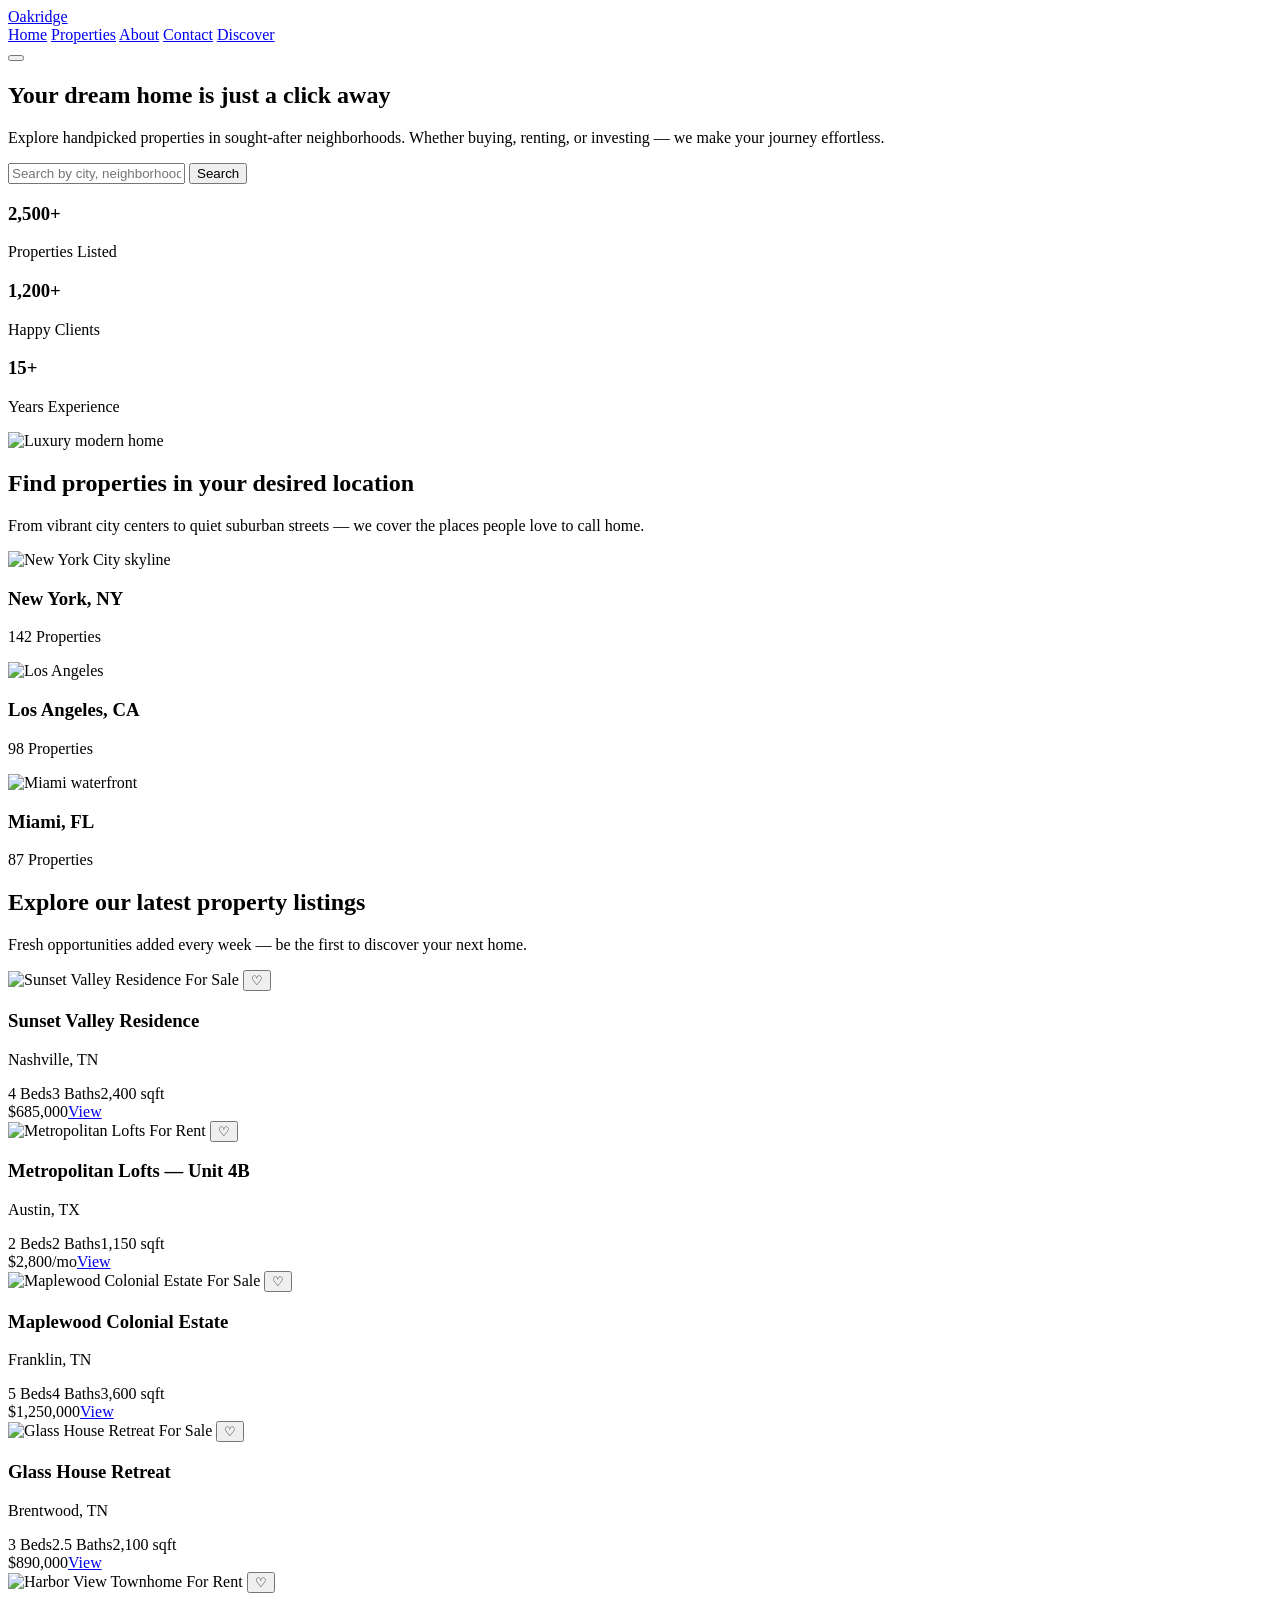
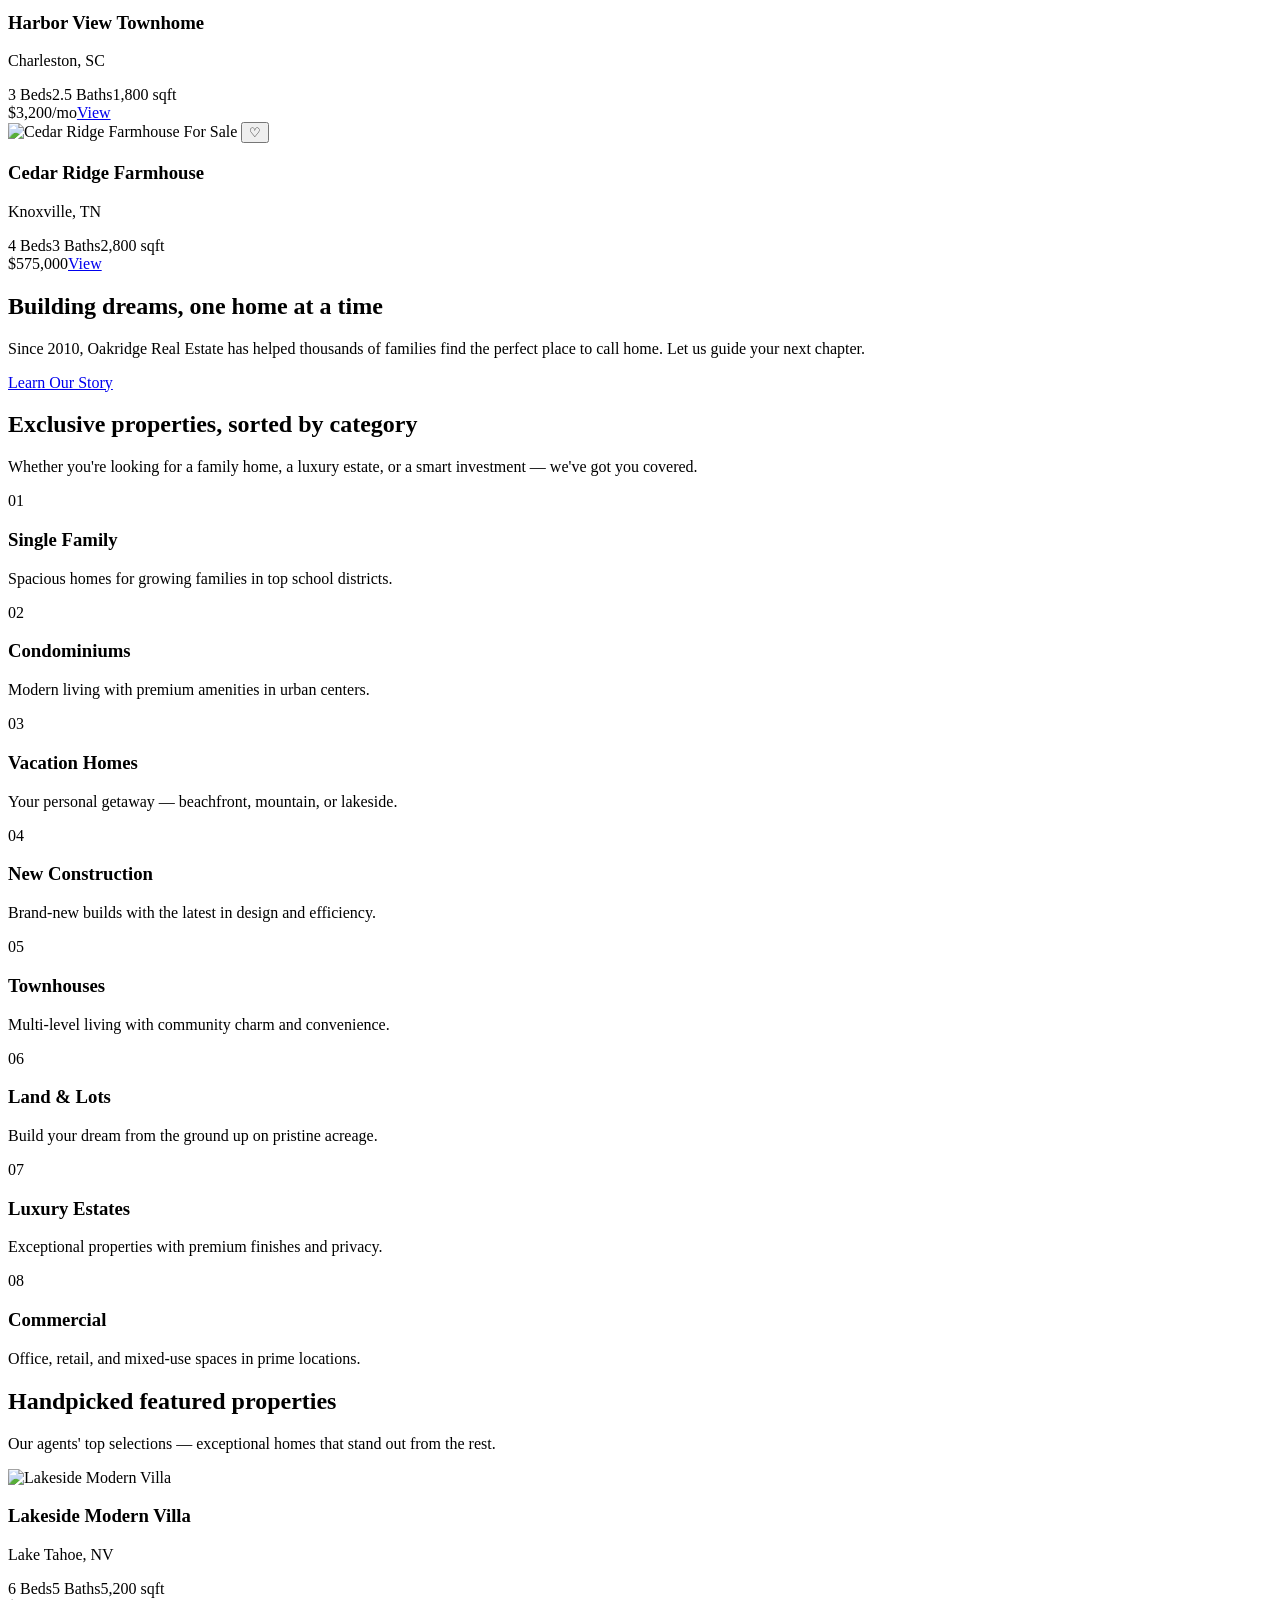
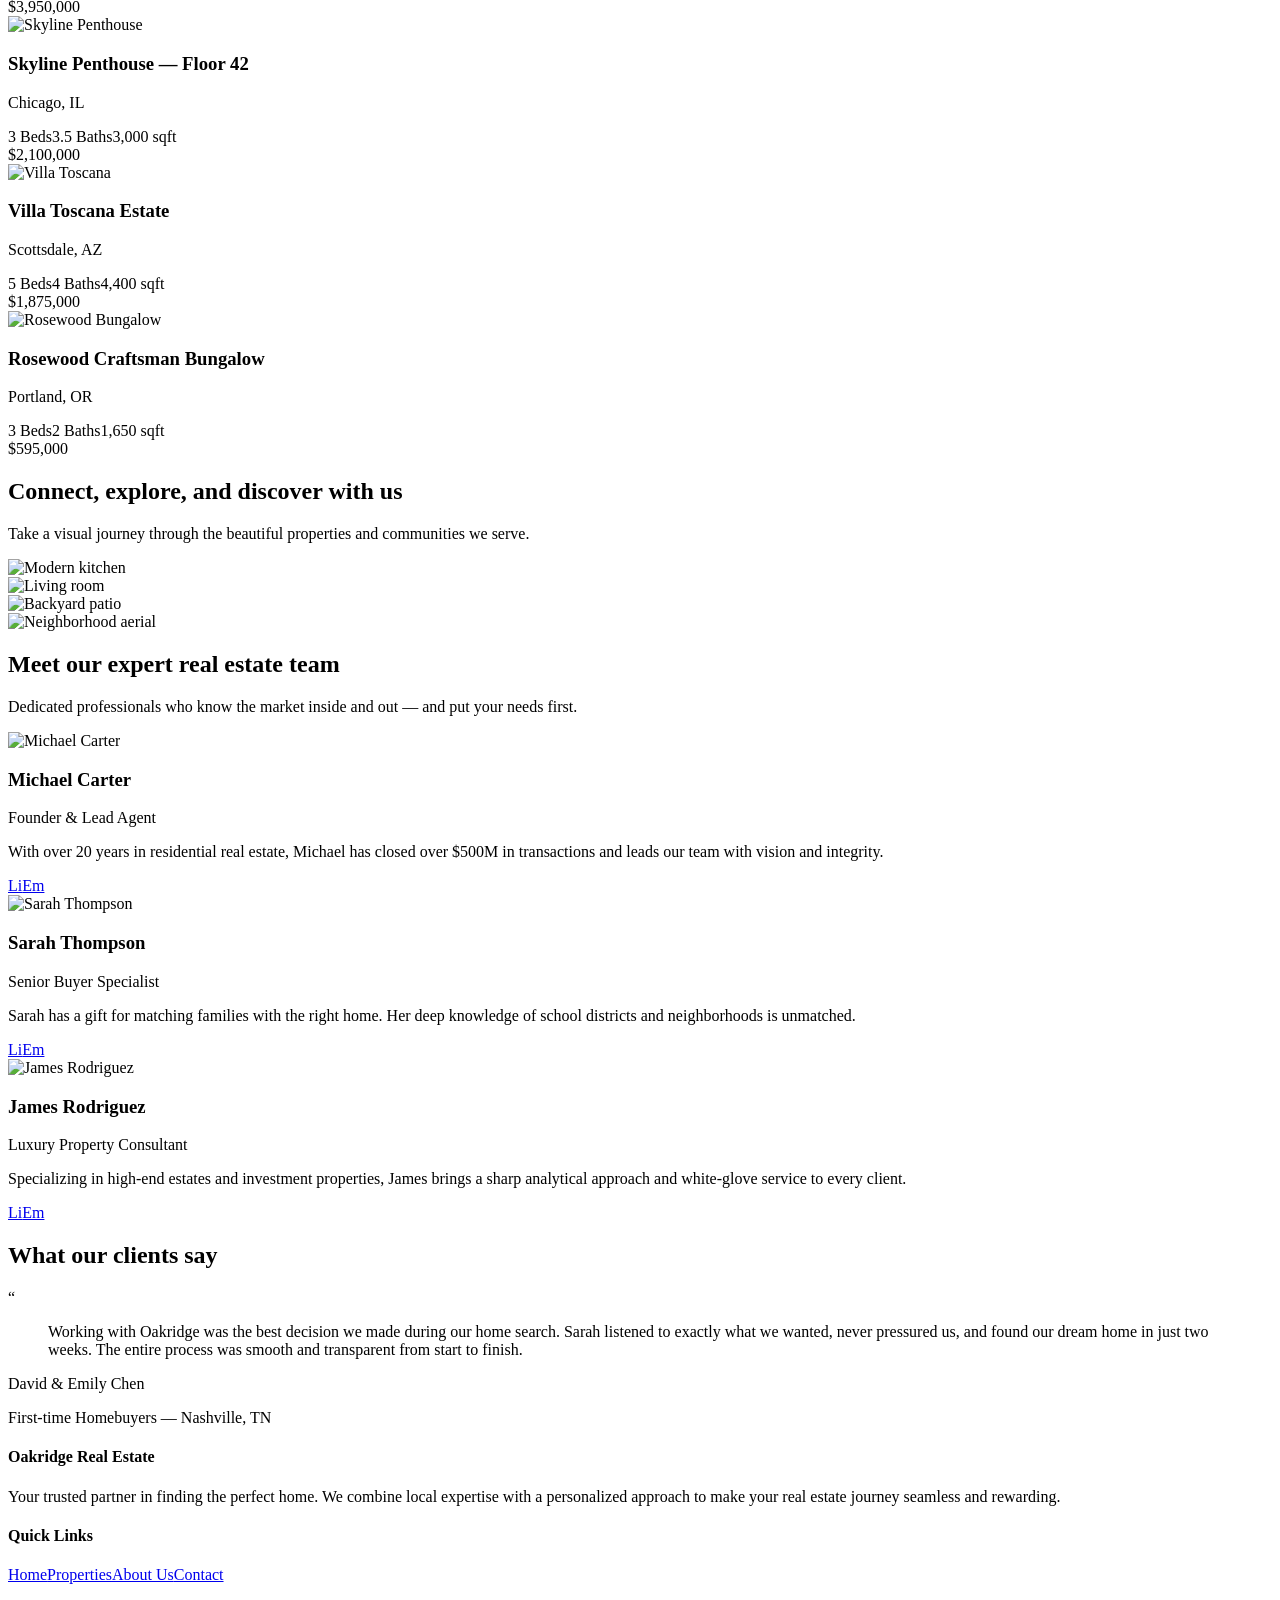
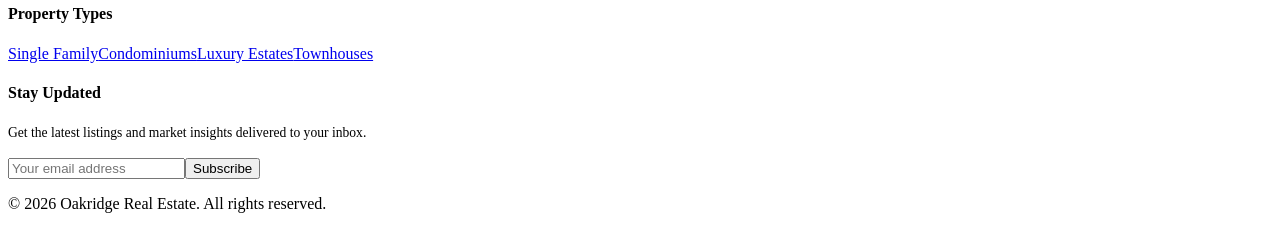
==== index.html @ d6045a44 "Add contact, index, and properties pages for Oakridge Real Estate website" ====
<!DOCTYPE html>
<html lang="en">

<head>
    <meta charset="UTF-8">
    <meta name="viewport" content="width=device-width, initial-scale=1.0">
    <title>Oakridge Real Estate — Find Your Dream Home</title>
    <meta name="description"
        content="Oakridge Real Estate helps you find the perfect home. Browse exclusive property listings, connect with expert agents, and discover your dream neighborhood.">
    <link rel="stylesheet" href="css/style.css">
</head>

<body>

    <!-- NAV -->
    <header class="navbar">
        <div class="container">
            <a href="index.html" class="logo">
                <span class="logo-mark"></span> Oakridge
            </a>
            <nav class="nav-links">
                <a href="index.html" class="active">Home</a>
                <a href="properties.html">Properties</a>
                <a href="about.html">About</a>
                <a href="contact.html">Contact</a>
                <a href="properties.html" class="btn btn-accent btn-sm">Discover</a>
            </nav>
            <button class="hamburger" aria-label="Menu">
                <span></span><span></span><span></span>
            </button>
        </div>
    </header>
    <div class="mobile-overlay"></div>

    <!-- HERO -->
    <section class="hero">
        <div class="container">
            <div class="hero-content fade-up">
                <h1>Your dream home is just a click away</h1>
                <p>Explore handpicked properties in sought-after neighborhoods. Whether buying, renting, or investing —
                    we make your journey effortless.</p>
                <div class="hero-search">
                    <input type="text" placeholder="Search by city, neighborhood, or ZIP code…">
                    <button class="btn btn-accent" onclick="location.href='properties.html'">Search</button>
                </div>
                <div class="hero-stats">
                    <div class="stat">
                        <h3>2,500+</h3>
                        <p>Properties Listed</p>
                    </div>
                    <div class="stat">
                        <h3>1,200+</h3>
                        <p>Happy Clients</p>
                    </div>
                    <div class="stat">
                        <h3>15+</h3>
                        <p>Years Experience</p>
                    </div>
                </div>
            </div>
            <div class="hero-image fade-up">
                <img src="https://images.unsplash.com/photo-1600596542815-ffad4c1539a9?w=800&q=80"
                    alt="Luxury modern home">
            </div>
        </div>
    </section>

    <!-- LOCATIONS -->
    <section class="locations">
        <div class="container">
            <div class="section-header center fade-up">
                <h2 class="section-title">Find properties in your desired location</h2>
                <p class="section-subtitle">From vibrant city centers to quiet suburban streets — we cover the places
                    people love to call home.</p>
            </div>
            <div class="locations-grid">
                <div class="location-card fade-up" onclick="location.href='properties.html'">
                    <img src="https://images.unsplash.com/photo-1496442226666-8d4d0e62e6e9?w=600&q=80"
                        alt="New York City skyline">
                    <div class="card-label">
                        <h3>New York, NY</h3>
                        <p>142 Properties</p>
                    </div>
                </div>
                <div class="location-card fade-up" onclick="location.href='properties.html'">
                    <img src="https://images.unsplash.com/photo-1580655653885-65763b2597d0?w=600&q=80"
                        alt="Los Angeles">
                    <div class="card-label">
                        <h3>Los Angeles, CA</h3>
                        <p>98 Properties</p>
                    </div>
                </div>
                <div class="location-card fade-up" onclick="location.href='properties.html'">
                    <img src="https://images.unsplash.com/photo-1535498730771-e735b998cd64?w=600&q=80"
                        alt="Miami waterfront">
                    <div class="card-label">
                        <h3>Miami, FL</h3>
                        <p>87 Properties</p>
                    </div>
                </div>
            </div>
        </div>
    </section>

    <!-- LATEST LISTINGS -->
    <section class="listings">
        <div class="container">
            <div class="section-header center fade-up">
                <h2 class="section-title">Explore our latest property listings</h2>
                <p class="section-subtitle">Fresh opportunities added every week — be the first to discover your next
                    home.</p>
            </div>
            <div class="card-grid">
                <div class="property-card fade-up" data-type="sale" data-location="nashville"
                    onclick="location.href='properties.html'">
                    <div class="card-img">
                        <img src="https://images.unsplash.com/photo-1600585154340-be6161a56a0c?w=600&q=80"
                            alt="Sunset Valley Residence">
                        <span class="tag">For Sale</span>
                        <button class="fav-btn" aria-label="Favorite"><span class="fav-icon">&#9825;</span></button>
                    </div>
                    <div class="card-body">
                        <h3>Sunset Valley Residence</h3>
                        <p class="location">Nashville, TN</p>
                        <div class="features"><span>4 Beds</span><span>3 Baths</span><span>2,400 sqft</span></div>
                        <div class="price-row"><span class="price">$685,000</span><a href="properties.html"
                                class="btn btn-outline btn-sm">View</a></div>
                    </div>
                </div>
                <div class="property-card fade-up" data-type="rent" data-location="austin"
                    onclick="location.href='properties.html'">
                    <div class="card-img">
                        <img src="https://images.unsplash.com/photo-1600566753086-00f18f6b0050?w=600&q=80"
                            alt="Metropolitan Lofts">
                        <span class="tag rent">For Rent</span>
                        <button class="fav-btn" aria-label="Favorite"><span class="fav-icon">&#9825;</span></button>
                    </div>
                    <div class="card-body">
                        <h3>Metropolitan Lofts — Unit 4B</h3>
                        <p class="location">Austin, TX</p>
                        <div class="features"><span>2 Beds</span><span>2 Baths</span><span>1,150 sqft</span></div>
                        <div class="price-row"><span class="price">$2,800/mo</span><a href="properties.html"
                                class="btn btn-outline btn-sm">View</a></div>
                    </div>
                </div>
                <div class="property-card fade-up" data-type="sale" data-location="nashville"
                    onclick="location.href='properties.html'">
                    <div class="card-img">
                        <img src="https://images.unsplash.com/photo-1600585154526-990dced4db0d?w=600&q=80"
                            alt="Maplewood Colonial Estate">
                        <span class="tag">For Sale</span>
                        <button class="fav-btn" aria-label="Favorite"><span class="fav-icon">&#9825;</span></button>
                    </div>
                    <div class="card-body">
                        <h3>Maplewood Colonial Estate</h3>
                        <p class="location">Franklin, TN</p>
                        <div class="features"><span>5 Beds</span><span>4 Baths</span><span>3,600 sqft</span></div>
                        <div class="price-row"><span class="price">$1,250,000</span><a href="properties.html"
                                class="btn btn-outline btn-sm">View</a></div>
                    </div>
                </div>
                <div class="property-card fade-up" data-type="sale" data-location="nashville"
                    onclick="location.href='properties.html'">
                    <div class="card-img">
                        <img src="https://images.unsplash.com/photo-1600573472550-8090b5e0745e?w=600&q=80"
                            alt="Glass House Retreat">
                        <span class="tag">For Sale</span>
                        <button class="fav-btn" aria-label="Favorite"><span class="fav-icon">&#9825;</span></button>
                    </div>
                    <div class="card-body">
                        <h3>Glass House Retreat</h3>
                        <p class="location">Brentwood, TN</p>
                        <div class="features"><span>3 Beds</span><span>2.5 Baths</span><span>2,100 sqft</span></div>
                        <div class="price-row"><span class="price">$890,000</span><a href="properties.html"
                                class="btn btn-outline btn-sm">View</a></div>
                    </div>
                </div>
                <div class="property-card fade-up" data-type="rent" data-location="chicago"
                    onclick="location.href='properties.html'">
                    <div class="card-img">
                        <img src="https://images.unsplash.com/photo-1600047509807-ba8f99d2cdde?w=600&q=80"
                            alt="Harbor View Townhome">
                        <span class="tag rent">For Rent</span>
                        <button class="fav-btn" aria-label="Favorite"><span class="fav-icon">&#9825;</span></button>
                    </div>
                    <div class="card-body">
                        <h3>Harbor View Townhome</h3>
                        <p class="location">Charleston, SC</p>
                        <div class="features"><span>3 Beds</span><span>2.5 Baths</span><span>1,800 sqft</span></div>
                        <div class="price-row"><span class="price">$3,200/mo</span><a href="properties.html"
                                class="btn btn-outline btn-sm">View</a></div>
                    </div>
                </div>
                <div class="property-card fade-up" data-type="sale" data-location="nashville"
                    onclick="location.href='properties.html'">
                    <div class="card-img">
                        <img src="https://images.unsplash.com/photo-1600566753190-17f0baa2a6c3?w=600&q=80"
                            alt="Cedar Ridge Farmhouse">
                        <span class="tag">For Sale</span>
                        <button class="fav-btn" aria-label="Favorite"><span class="fav-icon">&#9825;</span></button>
                    </div>
                    <div class="card-body">
                        <h3>Cedar Ridge Farmhouse</h3>
                        <p class="location">Knoxville, TN</p>
                        <div class="features"><span>4 Beds</span><span>3 Baths</span><span>2,800 sqft</span></div>
                        <div class="price-row"><span class="price">$575,000</span><a href="properties.html"
                                class="btn btn-outline btn-sm">View</a></div>
                    </div>
                </div>
            </div>
        </div>
    </section>

    <!-- BANNER -->
    <section class="banner fade-up">
        <div class="container">
            <h2>Building dreams, one home at a time</h2>
            <p>Since 2010, Oakridge Real Estate has helped thousands of families find the perfect place to call home.
                Let us guide your next chapter.</p>
            <a href="about.html" class="btn btn-outline-light">Learn Our Story</a>
        </div>
    </section>

    <!-- CATEGORIES -->
    <section class="categories">
        <div class="container">
            <div class="section-header center fade-up">
                <h2 class="section-title">Exclusive properties, sorted by category</h2>
                <p class="section-subtitle">Whether you're looking for a family home, a luxury estate, or a smart
                    investment — we've got you covered.</p>
            </div>
            <div class="categories-grid">
                <div class="category-card fade-up" onclick="location.href='properties.html'"><span
                        class="cat-label">01</span>
                    <h3>Single Family</h3>
                    <p>Spacious homes for growing families in top school districts.</p>
                </div>
                <div class="category-card fade-up" onclick="location.href='properties.html'"><span
                        class="cat-label">02</span>
                    <h3>Condominiums</h3>
                    <p>Modern living with premium amenities in urban centers.</p>
                </div>
                <div class="category-card fade-up" onclick="location.href='properties.html'"><span
                        class="cat-label">03</span>
                    <h3>Vacation Homes</h3>
                    <p>Your personal getaway — beachfront, mountain, or lakeside.</p>
                </div>
                <div class="category-card fade-up" onclick="location.href='properties.html'"><span
                        class="cat-label">04</span>
                    <h3>New Construction</h3>
                    <p>Brand-new builds with the latest in design and efficiency.</p>
                </div>
                <div class="category-card fade-up" onclick="location.href='properties.html'"><span
                        class="cat-label">05</span>
                    <h3>Townhouses</h3>
                    <p>Multi-level living with community charm and convenience.</p>
                </div>
                <div class="category-card fade-up" onclick="location.href='properties.html'"><span
                        class="cat-label">06</span>
                    <h3>Land &amp; Lots</h3>
                    <p>Build your dream from the ground up on pristine acreage.</p>
                </div>
                <div class="category-card fade-up" onclick="location.href='properties.html'"><span
                        class="cat-label">07</span>
                    <h3>Luxury Estates</h3>
                    <p>Exceptional properties with premium finishes and privacy.</p>
                </div>
                <div class="category-card fade-up" onclick="location.href='properties.html'"><span
                        class="cat-label">08</span>
                    <h3>Commercial</h3>
                    <p>Office, retail, and mixed-use spaces in prime locations.</p>
                </div>
            </div>
        </div>
    </section>

    <!-- FEATURED -->
    <section class="featured">
        <div class="container">
            <div class="section-header center fade-up">
                <h2 class="section-title">Handpicked featured properties</h2>
                <p class="section-subtitle">Our agents' top selections — exceptional homes that stand out from the rest.
                </p>
            </div>
            <div class="featured-grid">
                <div class="featured-card fade-up" onclick="location.href='properties.html'">
                    <img src="https://images.unsplash.com/photo-1600585154084-4e5fe7c39198?w=500&q=80"
                        alt="Lakeside Modern Villa">
                    <div class="fc-body">
                        <h3>Lakeside Modern Villa</h3>
                        <p class="fc-location">Lake Tahoe, NV</p>
                        <div class="fc-features"><span>6 Beds</span><span>5 Baths</span><span>5,200 sqft</span></div>
                        <span class="fc-price">$3,950,000</span>
                    </div>
                </div>
                <div class="featured-card fade-up" onclick="location.href='properties.html'">
                    <img src="https://images.unsplash.com/photo-1600573472591-ee6b68d14c68?w=500&q=80"
                        alt="Skyline Penthouse">
                    <div class="fc-body">
                        <h3>Skyline Penthouse — Floor 42</h3>
                        <p class="fc-location">Chicago, IL</p>
                        <div class="fc-features"><span>3 Beds</span><span>3.5 Baths</span><span>3,000 sqft</span></div>
                        <span class="fc-price">$2,100,000</span>
                    </div>
                </div>
                <div class="featured-card fade-up" onclick="location.href='properties.html'">
                    <img src="https://images.unsplash.com/photo-1605276374104-dee2a0ed3cd6?w=500&q=80"
                        alt="Villa Toscana">
                    <div class="fc-body">
                        <h3>Villa Toscana Estate</h3>
                        <p class="fc-location">Scottsdale, AZ</p>
                        <div class="fc-features"><span>5 Beds</span><span>4 Baths</span><span>4,400 sqft</span></div>
                        <span class="fc-price">$1,875,000</span>
                    </div>
                </div>
                <div class="featured-card fade-up" onclick="location.href='properties.html'">
                    <img src="https://images.unsplash.com/photo-1600585153490-76fb20a32601?w=500&q=80"
                        alt="Rosewood Bungalow">
                    <div class="fc-body">
                        <h3>Rosewood Craftsman Bungalow</h3>
                        <p class="fc-location">Portland, OR</p>
                        <div class="fc-features"><span>3 Beds</span><span>2 Baths</span><span>1,650 sqft</span></div>
                        <span class="fc-price">$595,000</span>
                    </div>
                </div>
            </div>
        </div>
    </section>

    <!-- GALLERY -->
    <section class="gallery-section">
        <div class="container">
            <div class="section-header center fade-up">
                <h2 class="section-title">Connect, explore, and discover with us</h2>
                <p class="section-subtitle">Take a visual journey through the beautiful properties and communities we
                    serve.</p>
            </div>
            <div class="gallery-grid">
                <div class="g-item fade-up"><img
                        src="https://images.unsplash.com/photo-1600566752355-35792bedcfea?w=600&q=80"
                        alt="Modern kitchen"></div>
                <div class="g-item fade-up"><img
                        src="https://images.unsplash.com/photo-1600210492486-724fe5c67fb0?w=600&q=80" alt="Living room">
                </div>
                <div class="g-item fade-up"><img
                        src="https://images.unsplash.com/photo-1560185007-cde436f6a4d0?w=600&q=80" alt="Backyard patio">
                </div>
                <div class="g-item fade-up"><img
                        src="https://images.unsplash.com/photo-1600585154526-990dced4db0d?w=900&q=80"
                        alt="Neighborhood aerial"></div>
            </div>
        </div>
    </section>

    <!-- TEAM -->
    <section class="team">
        <div class="container">
            <div class="section-header center fade-up">
                <h2 class="section-title">Meet our expert real estate team</h2>
                <p class="section-subtitle">Dedicated professionals who know the market inside and out — and put your
                    needs first.</p>
            </div>
            <div class="team-grid">
                <div class="team-card fade-up">
                    <img src="https://images.unsplash.com/photo-1507003211169-0a1dd7228f2d?w=200&q=80"
                        alt="Michael Carter" class="avatar">
                    <h3>Michael Carter</h3>
                    <p class="role">Founder &amp; Lead Agent</p>
                    <p class="bio">With over 20 years in residential real estate, Michael has closed over $500M in
                        transactions and leads our team with vision and integrity.</p>
                    <div class="social-links"><a href="#">Li</a><a href="#">Em</a></div>
                </div>
                <div class="team-card fade-up">
                    <img src="https://images.unsplash.com/photo-1494790108377-be9c29b29330?w=200&q=80"
                        alt="Sarah Thompson" class="avatar">
                    <h3>Sarah Thompson</h3>
                    <p class="role">Senior Buyer Specialist</p>
                    <p class="bio">Sarah has a gift for matching families with the right home. Her deep knowledge of
                        school districts and neighborhoods is unmatched.</p>
                    <div class="social-links"><a href="#">Li</a><a href="#">Em</a></div>
                </div>
                <div class="team-card fade-up">
                    <img src="https://images.unsplash.com/photo-1472099645785-5658abf4ff4e?w=200&q=80"
                        alt="James Rodriguez" class="avatar">
                    <h3>James Rodriguez</h3>
                    <p class="role">Luxury Property Consultant</p>
                    <p class="bio">Specializing in high-end estates and investment properties, James brings a sharp
                        analytical approach and white-glove service to every client.</p>
                    <div class="social-links"><a href="#">Li</a><a href="#">Em</a></div>
                </div>
            </div>
        </div>
    </section>

    <!-- TESTIMONIALS -->
    <section class="testimonials">
        <div class="container">
            <div class="section-header center fade-up">
                <h2 class="section-title">What our clients say</h2>
            </div>
            <div class="testimonial-card fade-up">
                <div class="quote-mark">&ldquo;</div>
                <blockquote>Working with Oakridge was the best decision we made during our home search. Sarah listened
                    to exactly what we wanted, never pressured us, and found our dream home in just two weeks. The
                    entire process was smooth and transparent from start to finish.</blockquote>
                <p class="client-name">David &amp; Emily Chen</p>
                <p class="client-detail">First-time Homebuyers — Nashville, TN</p>
            </div>
        </div>
    </section>

    <!-- FOOTER -->
    <footer class="footer">
        <div class="container">
            <div class="footer-grid">
                <div class="footer-about">
                    <h4>Oakridge Real Estate</h4>
                    <p>Your trusted partner in finding the perfect home. We combine local expertise with a personalized
                        approach to make your real estate journey seamless and rewarding.</p>
                </div>
                <div class="footer-links">
                    <h4>Quick Links</h4><a href="index.html">Home</a><a href="properties.html">Properties</a><a
                        href="about.html">About Us</a><a href="contact.html">Contact</a>
                </div>
                <div class="footer-links">
                    <h4>Property Types</h4><a href="properties.html">Single Family</a><a
                        href="properties.html">Condominiums</a><a href="properties.html">Luxury Estates</a><a
                        href="properties.html">Townhouses</a>
                </div>
                <div class="footer-newsletter">
                    <h4>Stay Updated</h4>
                    <p style="font-size:0.85rem;margin-bottom:14px;line-height:1.5;">Get the latest listings and market
                        insights delivered to your inbox.</p>
                    <form class="newsletter-form"><input type="email" placeholder="Your email address" required><button
                            type="submit" class="btn">Subscribe</button></form>
                </div>
            </div>
            <div class="footer-bottom">
                <p>&copy; <span id="current-year">2026</span> Oakridge Real Estate. All rights reserved.</p>
            </div>
        </div>
    </footer>

    <script src="js/main.js"></script>
</body>

</html>
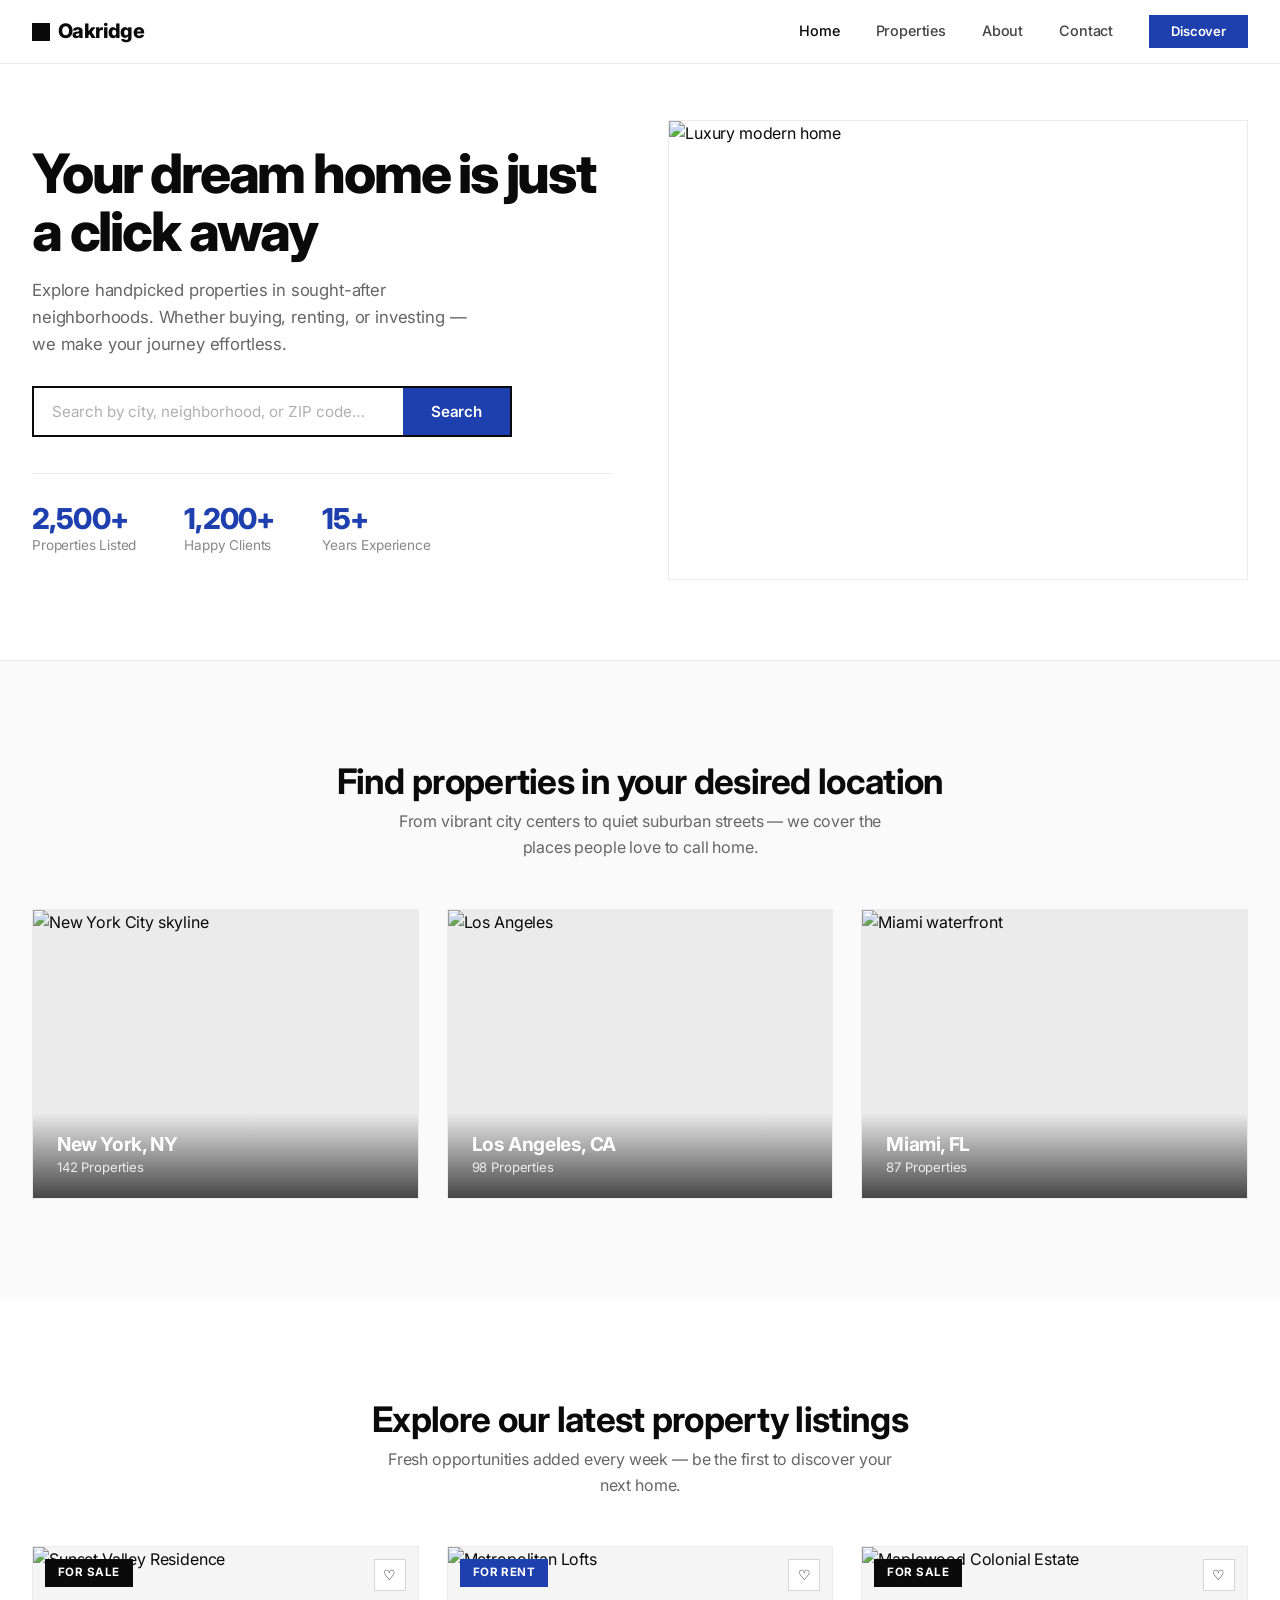
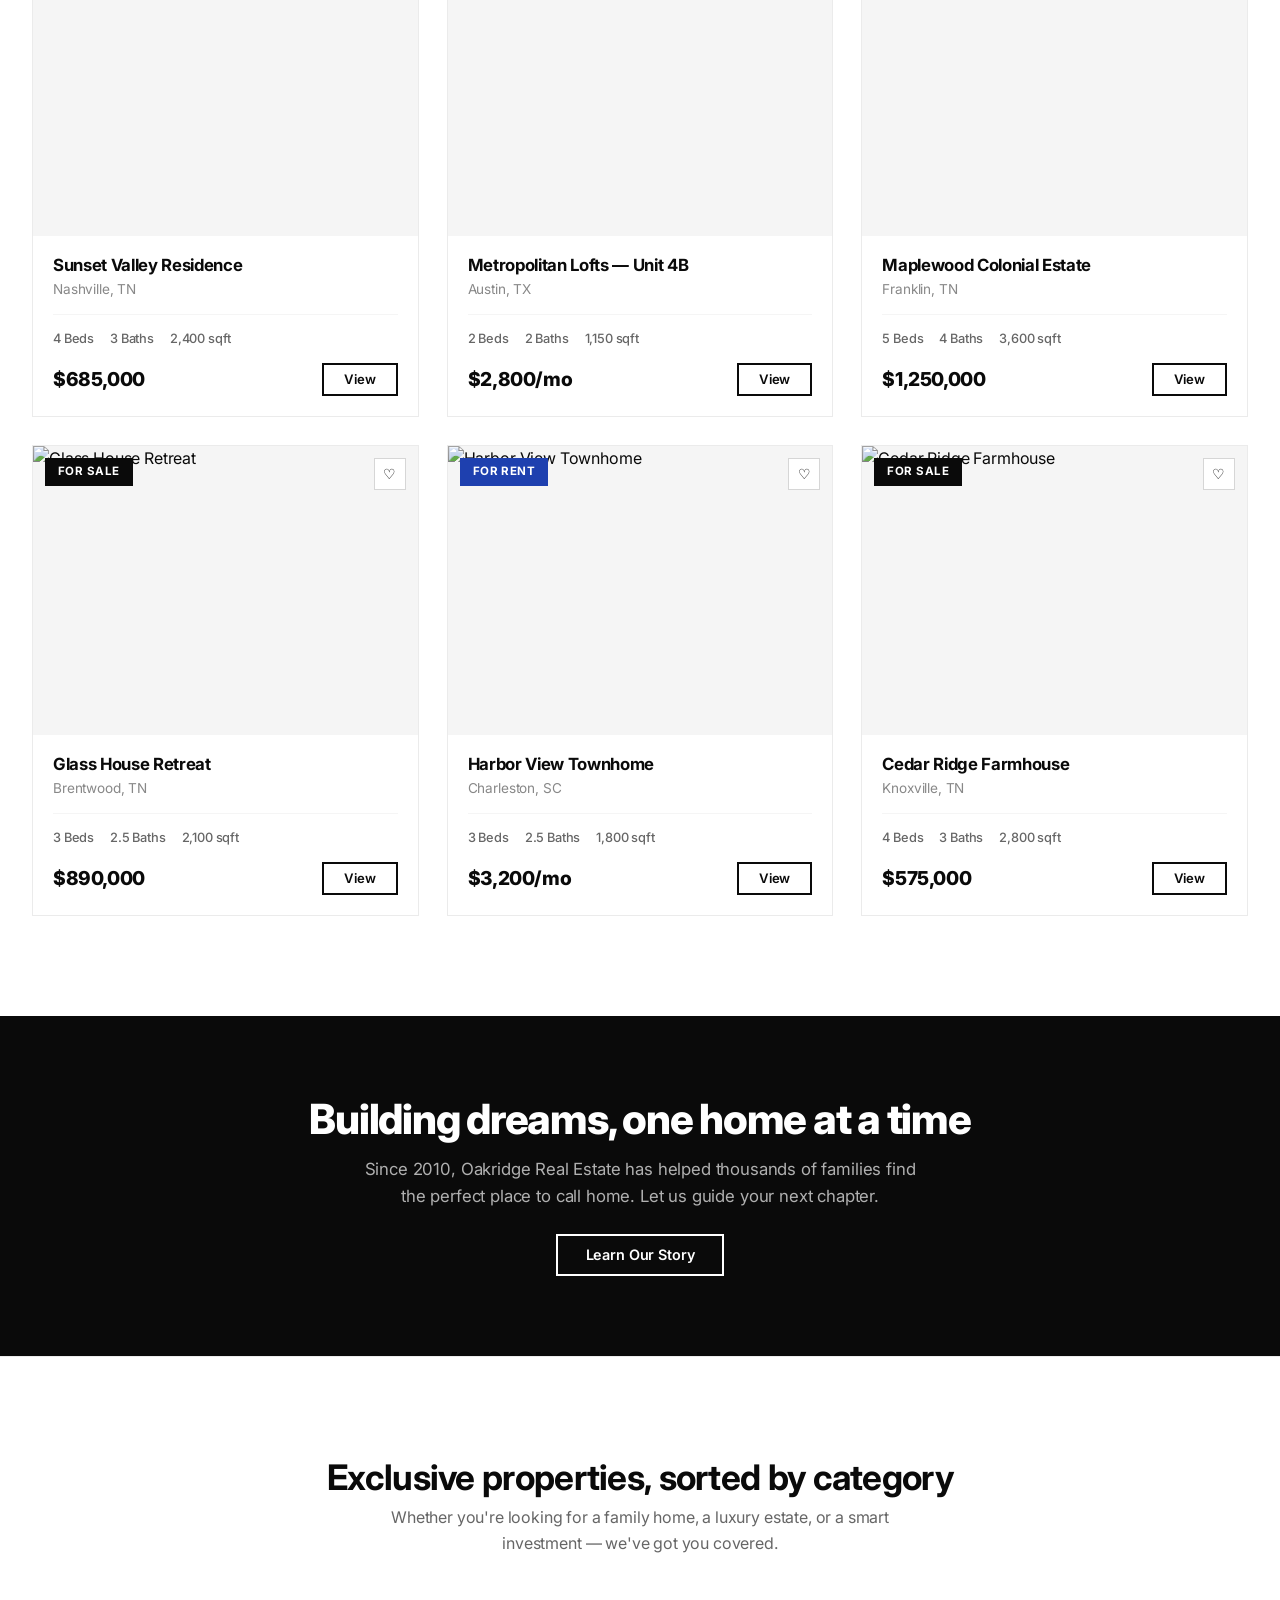
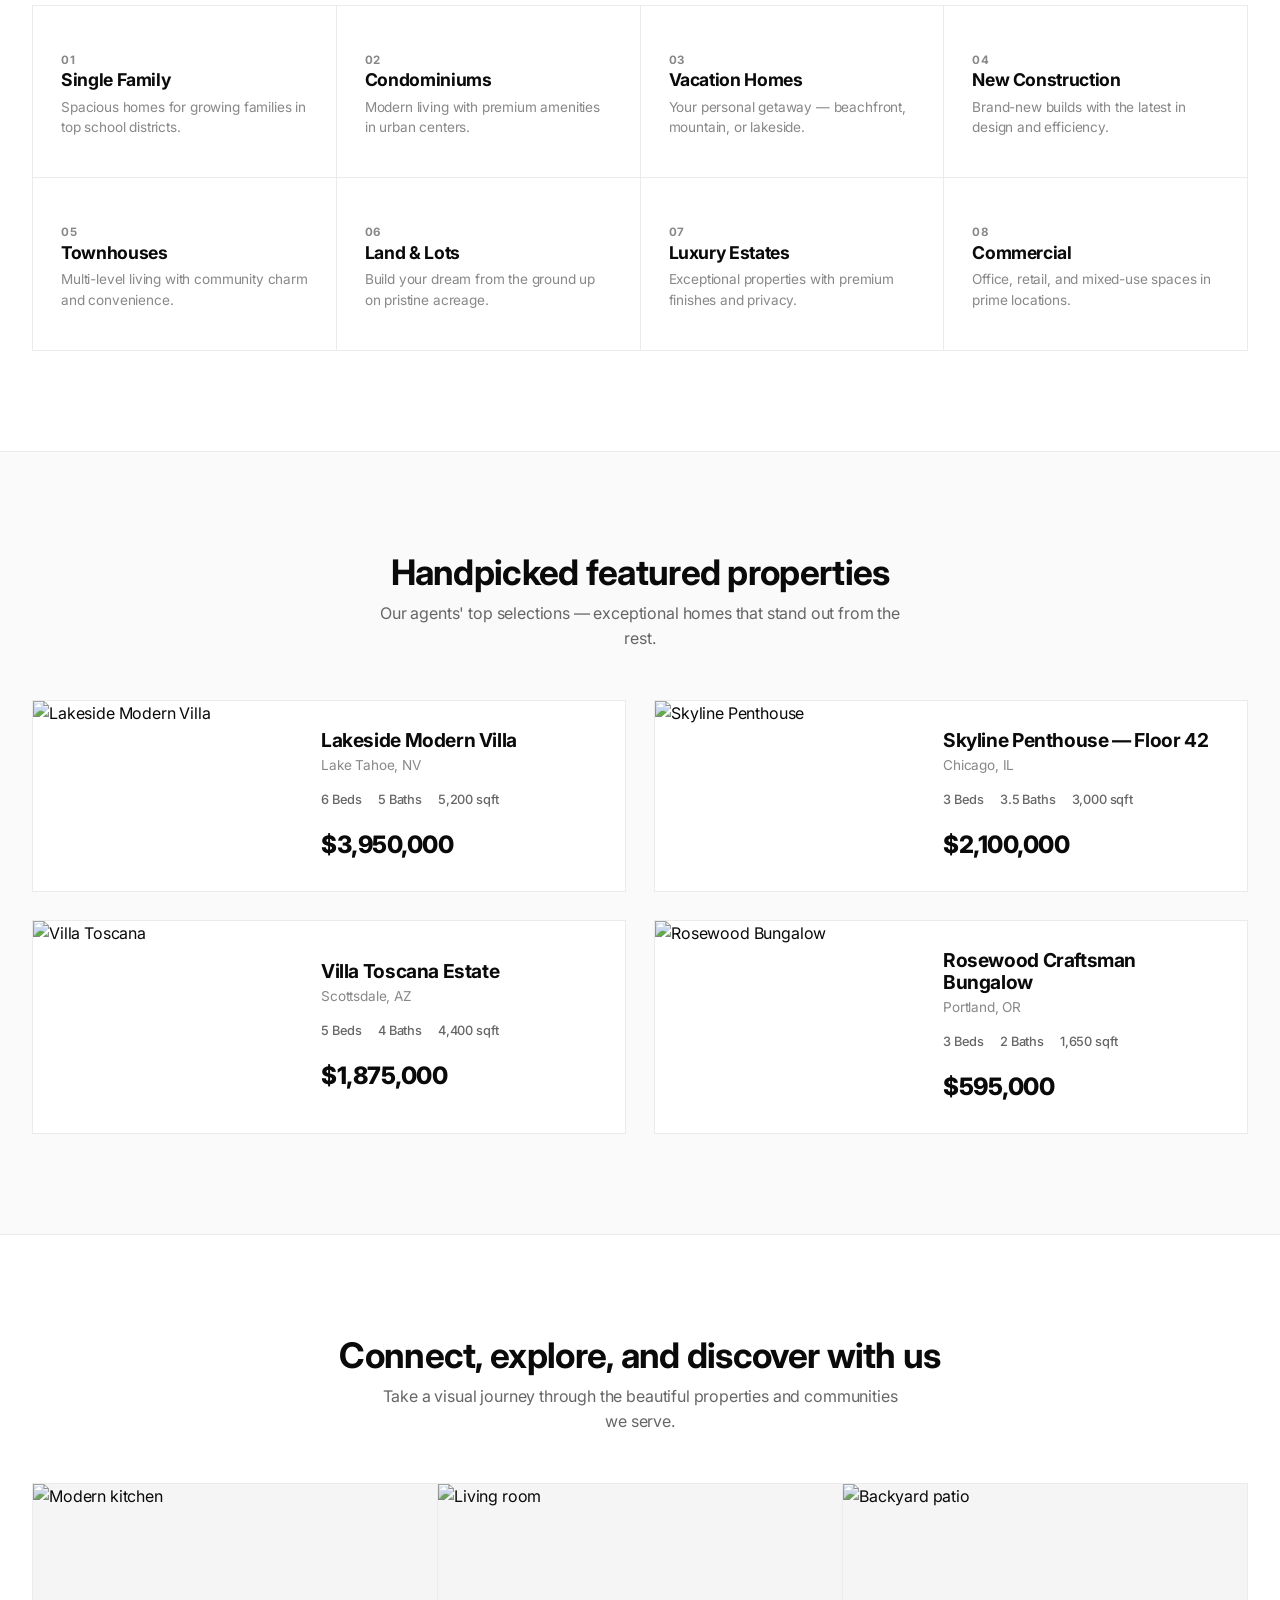
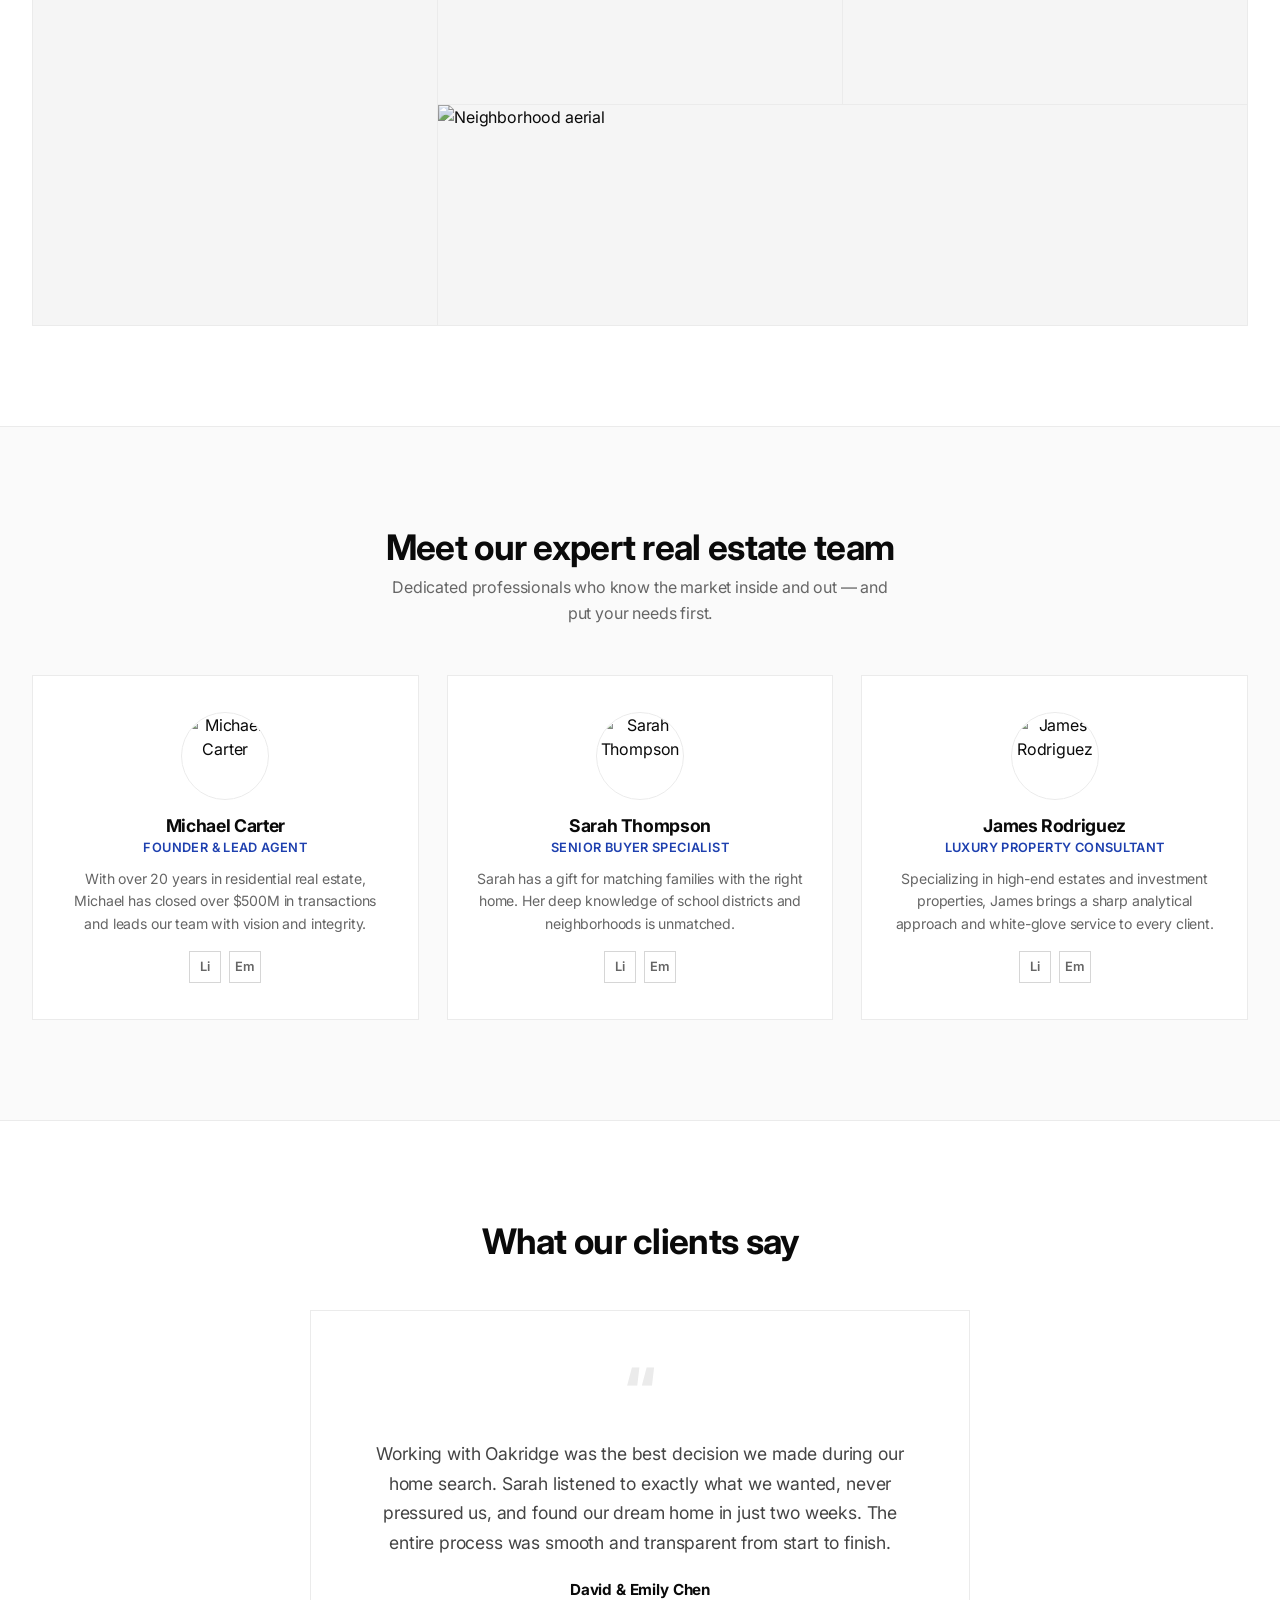
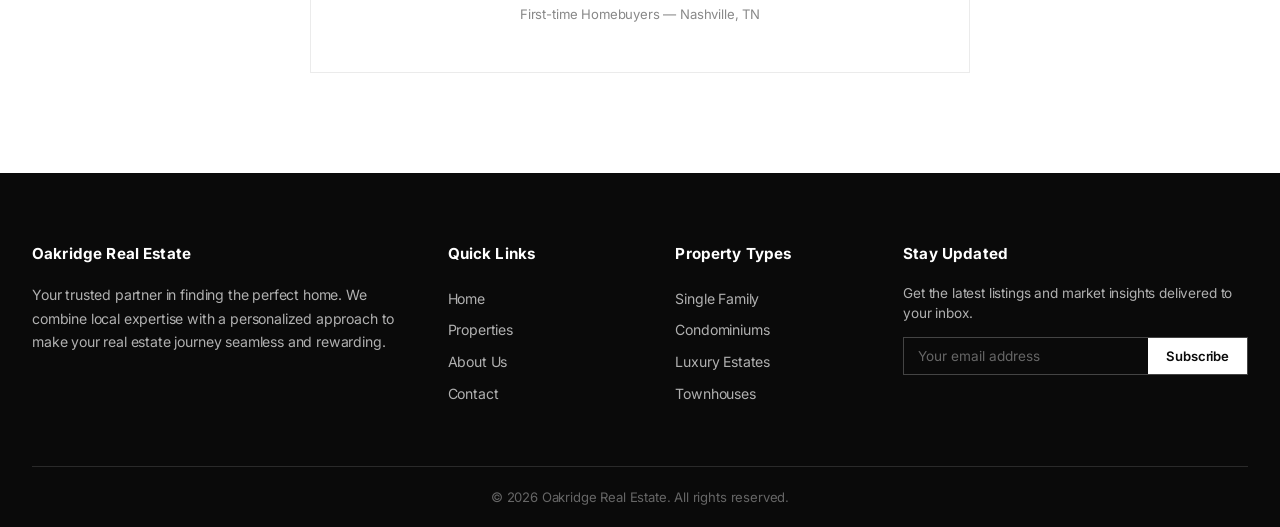
==== commit 7353f9da: "Add README.md for project overview and local setup instructions; update property image in index and " ====
--- a/index.html
+++ b/index.html
@@ -130,7 +130,7 @@
                 <div class="property-card fade-up" data-type="rent" data-location="austin"
                     onclick="location.href='properties.html'">
                     <div class="card-img">
-                        <img src="https://images.unsplash.com/photo-1600566753086-00f18f6b0050?w=600&q=80"
+                        <img src="https://images.unsplash.com/photo-1545324418-cc1a3fa10c00?w=600&q=80"
                             alt="Metropolitan Lofts">
                         <span class="tag rent">For Rent</span>
                         <button class="fav-btn" aria-label="Favorite"><span class="fav-icon">&#9825;</span></button>
--- a/css/style.css
+++ b/css/style.css
@@ -0,0 +1,1363 @@
+/* ============================================
+   OAKRIDGE REAL ESTATE — Monochrome Design System
+   Palette: Black / White / Greys
+   Accent:  #1e40af (CTAs & alerts only)
+   Font:    Inter, system sans-serif
+   ============================================ */
+
+@import url('https://fonts.googleapis.com/css2?family=Inter:wght@400;500;600;700;800&display=swap');
+
+:root {
+    --black: #0a0a0a;
+    --white: #ffffff;
+    --grey-50: #fafafa;
+    --grey-100: #f5f5f5;
+    --grey-200: #ebebeb;
+    --grey-300: #d6d6d6;
+    --grey-400: #b0b0b0;
+    --grey-500: #888888;
+    --grey-600: #666666;
+    --grey-700: #444444;
+    --grey-800: #2a2a2a;
+    --accent: #1e40af;
+    --accent-light: #dbeafe;
+    --font: 'Inter', 'Helvetica Neue', Helvetica, Arial, sans-serif;
+    --max-w: 1280px;
+    --radius: 0px;
+    --gap: 28px;
+}
+
+*,
+*::before,
+*::after {
+    box-sizing: border-box;
+    margin: 0;
+    padding: 0;
+}
+
+html {
+    scroll-behavior: smooth;
+    font-size: 16px;
+    -webkit-font-smoothing: antialiased;
+}
+
+body {
+    font-family: var(--font);
+    color: var(--black);
+    background: var(--white);
+    line-height: 1.55;
+    letter-spacing: -0.01em;
+}
+
+img {
+    max-width: 100%;
+    height: auto;
+    display: block;
+}
+
+a {
+    text-decoration: none;
+    color: inherit;
+}
+
+ul {
+    list-style: none;
+}
+
+.container {
+    max-width: var(--max-w);
+    margin: 0 auto;
+    padding: 0 32px;
+}
+
+/* ----- Typography ----- */
+h1,
+h2,
+h3,
+h4,
+h5 {
+    font-family: var(--font);
+    font-weight: 700;
+    letter-spacing: -0.02em;
+    line-height: 1.15;
+    color: var(--black);
+}
+
+.section-title {
+    font-size: clamp(1.6rem, 3.2vw, 2.2rem);
+    margin-bottom: 8px;
+}
+
+.section-subtitle {
+    font-size: 1rem;
+    color: var(--grey-600);
+    max-width: 520px;
+    line-height: 1.6;
+}
+
+.section-header {
+    margin-bottom: 48px;
+}
+
+.section-header.center {
+    text-align: center;
+}
+
+.section-header.center .section-subtitle {
+    margin: 0 auto;
+}
+
+/* ----- Buttons — flat / outlined, invert on hover ----- */
+.btn {
+    display: inline-flex;
+    align-items: center;
+    justify-content: center;
+    gap: 8px;
+    padding: 12px 28px;
+    font-family: var(--font);
+    font-size: 0.9rem;
+    font-weight: 600;
+    letter-spacing: -0.01em;
+    cursor: pointer;
+    border: 2px solid transparent;
+    transition: all 0.2s ease;
+    line-height: 1;
+}
+
+.btn-primary {
+    background: var(--black);
+    color: var(--white);
+    border-color: var(--black);
+}
+
+.btn-primary:hover {
+    background: var(--white);
+    color: var(--black);
+}
+
+.btn-accent {
+    background: var(--accent);
+    color: var(--white);
+    border-color: var(--accent);
+}
+
+.btn-accent:hover {
+    background: var(--white);
+    color: var(--accent);
+}
+
+.btn-outline {
+    background: transparent;
+    color: var(--black);
+    border-color: var(--black);
+}
+
+.btn-outline:hover {
+    background: var(--black);
+    color: var(--white);
+}
+
+.btn-outline-light {
+    background: transparent;
+    color: var(--white);
+    border-color: var(--white);
+}
+
+.btn-outline-light:hover {
+    background: var(--white);
+    color: var(--black);
+}
+
+.btn-sm {
+    padding: 8px 20px;
+    font-size: 0.82rem;
+}
+
+.btn-lg {
+    padding: 16px 36px;
+    font-size: 1rem;
+}
+
+/* ============================================
+   NAV — white bar, black text, thin grey border
+   ============================================ */
+.navbar {
+    position: fixed;
+    top: 0;
+    left: 0;
+    width: 100%;
+    z-index: 1000;
+    background: var(--white);
+    border-bottom: 1px solid var(--grey-200);
+    height: 64px;
+}
+
+.navbar .container {
+    display: flex;
+    align-items: center;
+    justify-content: space-between;
+    height: 100%;
+}
+
+.logo {
+    font-weight: 800;
+    font-size: 1.25rem;
+    letter-spacing: -0.03em;
+    color: var(--black);
+    display: flex;
+    align-items: center;
+    gap: 8px;
+}
+
+.logo-mark {
+    width: 18px;
+    height: 18px;
+    background: var(--black);
+}
+
+.nav-links {
+    display: flex;
+    align-items: center;
+    gap: 36px;
+}
+
+.nav-links a:not(.btn) {
+    font-size: 0.9rem;
+    font-weight: 500;
+    color: var(--grey-700);
+    transition: color 0.15s;
+}
+
+.nav-links a:not(.btn):hover,
+.nav-links a.active:not(.btn) {
+    color: var(--black);
+}
+
+.hamburger {
+    display: none;
+    flex-direction: column;
+    gap: 5px;
+    background: none;
+    border: none;
+    cursor: pointer;
+    padding: 4px;
+}
+
+.hamburger span {
+    width: 22px;
+    height: 2px;
+    background: var(--black);
+    transition: all 0.2s;
+}
+
+.mobile-overlay {
+    display: none;
+    position: fixed;
+    inset: 0;
+    z-index: 999;
+    background: rgba(0, 0, 0, 0.3);
+}
+
+/* ============================================
+   HERO
+   ============================================ */
+.hero {
+    padding: 120px 0 80px;
+    background: var(--white);
+}
+
+.hero .container {
+    display: grid;
+    grid-template-columns: 1fr 1fr;
+    gap: 56px;
+    align-items: center;
+}
+
+.hero-content h1 {
+    font-size: clamp(2.2rem, 4.5vw, 3.4rem);
+    font-weight: 800;
+    line-height: 1.08;
+    letter-spacing: -0.04em;
+    margin-bottom: 16px;
+}
+
+.hero-content p {
+    font-size: 1.05rem;
+    color: var(--grey-600);
+    max-width: 460px;
+    margin-bottom: 28px;
+    line-height: 1.6;
+}
+
+.hero-search {
+    display: flex;
+    border: 2px solid var(--black);
+    max-width: 480px;
+}
+
+.hero-search input {
+    flex: 1;
+    border: none;
+    outline: none;
+    padding: 14px 18px;
+    font-family: var(--font);
+    font-size: 0.95rem;
+    color: var(--black);
+    background: transparent;
+}
+
+.hero-search input::placeholder {
+    color: var(--grey-400);
+}
+
+.hero-search .btn {
+    border: none;
+    padding: 14px 28px;
+    font-size: 0.95rem;
+}
+
+.hero-image img {
+    width: 100%;
+    height: 460px;
+    object-fit: cover;
+    border: 1px solid var(--grey-200);
+}
+
+.hero-stats {
+    display: flex;
+    gap: 48px;
+    margin-top: 36px;
+    padding-top: 28px;
+    border-top: 1px solid var(--grey-200);
+}
+
+.hero-stats .stat h3 {
+    font-size: 1.8rem;
+    font-weight: 800;
+    letter-spacing: -0.03em;
+    color: var(--accent);
+}
+
+.hero-stats .stat p {
+    font-size: 0.85rem;
+    color: var(--grey-500);
+    margin: 0;
+}
+
+/* ============================================
+   LOCATIONS
+   ============================================ */
+.locations {
+    padding: 100px 0;
+    background: var(--grey-50);
+    border-top: 1px solid var(--grey-200);
+}
+
+.locations-grid {
+    display: grid;
+    grid-template-columns: repeat(3, 1fr);
+    gap: var(--gap);
+}
+
+.location-card {
+    position: relative;
+    overflow: hidden;
+    cursor: pointer;
+    border: 1px solid var(--grey-200);
+    aspect-ratio: 4 / 3;
+    background: var(--grey-200);
+}
+
+.location-card img {
+    width: 100%;
+    height: 100%;
+    object-fit: cover;
+    filter: grayscale(30%);
+    transition: transform 0.5s, filter 0.4s;
+}
+
+.location-card:hover img {
+    transform: scale(1.04);
+    filter: grayscale(0%);
+}
+
+.location-card .card-label {
+    position: absolute;
+    bottom: 0;
+    left: 0;
+    right: 0;
+    padding: 20px 24px;
+    background: linear-gradient(transparent, rgba(0, 0, 0, 0.7));
+    color: var(--white);
+}
+
+.location-card .card-label h3 {
+    font-size: 1.2rem;
+    font-weight: 700;
+    color: var(--white);
+    margin-bottom: 2px;
+}
+
+.location-card .card-label p {
+    font-size: 0.82rem;
+    opacity: 0.85;
+}
+
+/* ============================================
+   PROPERTY CARDS
+   ============================================ */
+.listings {
+    padding: 100px 0;
+    background: var(--white);
+}
+
+.card-grid {
+    display: grid;
+    grid-template-columns: repeat(3, 1fr);
+    gap: var(--gap);
+}
+
+.property-card {
+    border: 1px solid var(--grey-200);
+    background: var(--white);
+    cursor: pointer;
+    transition: border-color 0.2s;
+}
+
+.property-card:hover {
+    border-color: var(--black);
+}
+
+.property-card .card-img {
+    position: relative;
+    aspect-ratio: 4 / 3;
+    overflow: hidden;
+    background: var(--grey-100);
+}
+
+.property-card .card-img img {
+    width: 100%;
+    height: 100%;
+    object-fit: cover;
+    filter: grayscale(20%);
+    transition: transform 0.5s, filter 0.4s;
+}
+
+.property-card:hover .card-img img {
+    transform: scale(1.03);
+    filter: grayscale(0%);
+}
+
+.property-card .tag {
+    position: absolute;
+    top: 12px;
+    left: 12px;
+    padding: 4px 12px;
+    font-size: 0.72rem;
+    font-weight: 700;
+    letter-spacing: 0.04em;
+    text-transform: uppercase;
+    border: 1px solid var(--black);
+    background: var(--black);
+    color: var(--white);
+}
+
+.property-card .tag.rent {
+    background: var(--accent);
+    border-color: var(--accent);
+}
+
+.property-card .fav-btn {
+    position: absolute;
+    top: 12px;
+    right: 12px;
+    width: 32px;
+    height: 32px;
+    background: var(--white);
+    border: 1px solid var(--grey-300);
+    cursor: pointer;
+    font-size: 0.85rem;
+    display: flex;
+    align-items: center;
+    justify-content: center;
+    transition: all 0.15s;
+}
+
+.property-card .fav-btn:hover {
+    border-color: var(--black);
+}
+
+.property-card .fav-btn.liked {
+    border-color: var(--accent);
+    background: var(--accent-light);
+}
+
+.property-card .card-body {
+    padding: 20px;
+}
+
+.property-card .card-body h3 {
+    font-size: 1.05rem;
+    font-weight: 700;
+    margin-bottom: 4px;
+}
+
+.property-card .location {
+    font-size: 0.85rem;
+    color: var(--grey-500);
+    margin-bottom: 14px;
+}
+
+.property-card .features {
+    display: flex;
+    gap: 16px;
+    padding-top: 14px;
+    border-top: 1px solid var(--grey-100);
+    font-size: 0.8rem;
+    color: var(--grey-600);
+    font-weight: 500;
+}
+
+.property-card .price-row {
+    display: flex;
+    justify-content: space-between;
+    align-items: center;
+    margin-top: 14px;
+}
+
+.property-card .price {
+    font-size: 1.2rem;
+    font-weight: 800;
+    letter-spacing: -0.02em;
+}
+
+/* ============================================
+   BANNER — solid black
+   ============================================ */
+.banner {
+    background: var(--black);
+    padding: 80px 0;
+    text-align: center;
+    color: var(--white);
+}
+
+.banner h2 {
+    font-size: clamp(1.8rem, 3.5vw, 2.6rem);
+    font-weight: 800;
+    color: var(--white);
+    margin-bottom: 12px;
+    letter-spacing: -0.03em;
+}
+
+.banner p {
+    font-size: 1.05rem;
+    color: var(--grey-400);
+    max-width: 560px;
+    margin: 0 auto 24px;
+    line-height: 1.6;
+}
+
+/* ============================================
+   CATEGORIES
+   ============================================ */
+.categories {
+    padding: 100px 0;
+    background: var(--white);
+    border-top: 1px solid var(--grey-200);
+}
+
+.categories-grid {
+    display: grid;
+    grid-template-columns: repeat(4, 1fr);
+    gap: 1px;
+    background: var(--grey-200);
+    border: 1px solid var(--grey-200);
+}
+
+.category-card {
+    background: var(--white);
+    padding: 40px 28px;
+    cursor: pointer;
+    transition: background 0.2s;
+}
+
+.category-card:hover {
+    background: var(--grey-50);
+}
+
+.category-card .cat-label {
+    font-size: 0.72rem;
+    font-weight: 700;
+    letter-spacing: 0.06em;
+    text-transform: uppercase;
+    color: var(--grey-500);
+    margin-bottom: 12px;
+}
+
+.category-card h3 {
+    font-size: 1.1rem;
+    font-weight: 700;
+    margin-bottom: 6px;
+}
+
+.category-card p {
+    font-size: 0.85rem;
+    color: var(--grey-500);
+    line-height: 1.5;
+}
+
+/* ============================================
+   FEATURED
+   ============================================ */
+.featured {
+    padding: 100px 0;
+    background: var(--grey-50);
+    border-top: 1px solid var(--grey-200);
+}
+
+.featured-grid {
+    display: grid;
+    grid-template-columns: 1fr 1fr;
+    gap: var(--gap);
+}
+
+.featured-card {
+    display: flex;
+    border: 1px solid var(--grey-200);
+    background: var(--white);
+    cursor: pointer;
+    transition: border-color 0.2s;
+}
+
+.featured-card:hover {
+    border-color: var(--black);
+}
+
+.featured-card img {
+    width: 260px;
+    min-height: 100%;
+    object-fit: cover;
+    filter: grayscale(20%);
+    transition: filter 0.4s;
+}
+
+.featured-card:hover img {
+    filter: grayscale(0%);
+}
+
+.featured-card .fc-body {
+    padding: 28px;
+    flex: 1;
+    display: flex;
+    flex-direction: column;
+    justify-content: center;
+}
+
+.featured-card .fc-body h3 {
+    font-size: 1.2rem;
+    font-weight: 700;
+    margin-bottom: 4px;
+}
+
+.featured-card .fc-body .fc-location {
+    font-size: 0.85rem;
+    color: var(--grey-500);
+    margin-bottom: 14px;
+}
+
+.featured-card .fc-features {
+    display: flex;
+    gap: 16px;
+    font-size: 0.8rem;
+    color: var(--grey-600);
+    font-weight: 500;
+    margin-bottom: 16px;
+}
+
+.featured-card .fc-price {
+    font-size: 1.5rem;
+    font-weight: 800;
+    letter-spacing: -0.02em;
+}
+
+/* ============================================
+   GALLERY
+   ============================================ */
+.gallery-section {
+    padding: 100px 0;
+    background: var(--white);
+    border-top: 1px solid var(--grey-200);
+}
+
+.gallery-grid {
+    display: grid;
+    grid-template-columns: 1fr 1fr 1fr;
+    grid-template-rows: 220px 220px;
+    gap: 1px;
+    background: var(--grey-200);
+    border: 1px solid var(--grey-200);
+}
+
+.gallery-grid .g-item {
+    overflow: hidden;
+    background: var(--grey-100);
+}
+
+.gallery-grid .g-item img {
+    width: 100%;
+    height: 100%;
+    object-fit: cover;
+    filter: grayscale(40%);
+    transition: transform 0.5s, filter 0.4s;
+}
+
+.gallery-grid .g-item:hover img {
+    transform: scale(1.04);
+    filter: grayscale(0%);
+}
+
+.gallery-grid .g-item:nth-child(1) {
+    grid-row: 1 / 3;
+}
+
+.gallery-grid .g-item:nth-child(4) {
+    grid-column: 2 / 4;
+}
+
+/* ============================================
+   TEAM
+   ============================================ */
+.team {
+    padding: 100px 0;
+    background: var(--grey-50);
+    border-top: 1px solid var(--grey-200);
+}
+
+.team-grid {
+    display: grid;
+    grid-template-columns: repeat(3, 1fr);
+    gap: var(--gap);
+}
+
+.team-card {
+    background: var(--white);
+    border: 1px solid var(--grey-200);
+    padding: 36px 28px;
+    text-align: center;
+}
+
+.team-card .avatar {
+    width: 88px;
+    height: 88px;
+    border-radius: 50%;
+    object-fit: cover;
+    margin: 0 auto 16px;
+    filter: grayscale(60%);
+    border: 1px solid var(--grey-200);
+}
+
+.team-card h3 {
+    font-size: 1.1rem;
+    font-weight: 700;
+    margin-bottom: 2px;
+}
+
+.team-card .role {
+    font-size: 0.8rem;
+    font-weight: 600;
+    letter-spacing: 0.03em;
+    text-transform: uppercase;
+    color: var(--accent);
+    margin-bottom: 10px;
+}
+
+.team-card .bio {
+    font-size: 0.88rem;
+    color: var(--grey-600);
+    line-height: 1.6;
+    margin-bottom: 16px;
+}
+
+.team-card .social-links {
+    display: flex;
+    justify-content: center;
+    gap: 8px;
+}
+
+.team-card .social-links a {
+    width: 32px;
+    height: 32px;
+    border: 1px solid var(--grey-300);
+    display: flex;
+    align-items: center;
+    justify-content: center;
+    font-size: 0.8rem;
+    font-weight: 600;
+    color: var(--grey-600);
+    transition: all 0.15s;
+}
+
+.team-card .social-links a:hover {
+    background: var(--black);
+    border-color: var(--black);
+    color: var(--white);
+}
+
+/* ============================================
+   TESTIMONIALS
+   ============================================ */
+.testimonials {
+    padding: 100px 0;
+    background: var(--white);
+    border-top: 1px solid var(--grey-200);
+}
+
+.testimonial-card {
+    max-width: 660px;
+    margin: 0 auto;
+    padding: 48px;
+    border: 1px solid var(--grey-200);
+    text-align: center;
+}
+
+.testimonial-card .quote-mark {
+    font-size: 4rem;
+    font-weight: 800;
+    line-height: 1;
+    color: var(--grey-200);
+    margin-bottom: 16px;
+}
+
+.testimonial-card blockquote {
+    font-size: 1.1rem;
+    color: var(--grey-700);
+    line-height: 1.7;
+    margin-bottom: 20px;
+}
+
+.testimonial-card .client-name {
+    font-weight: 700;
+    font-size: 0.95rem;
+}
+
+.testimonial-card .client-detail {
+    font-size: 0.82rem;
+    color: var(--grey-500);
+    margin-top: 2px;
+}
+
+/* ============================================
+   FOOTER — black bar
+   ============================================ */
+.footer {
+    background: var(--black);
+    color: var(--grey-400);
+    padding: 72px 0 0;
+}
+
+.footer-grid {
+    display: grid;
+    grid-template-columns: 2fr 1fr 1fr 1.5fr;
+    gap: 40px;
+    padding-bottom: 56px;
+}
+
+.footer h4 {
+    color: var(--white);
+    font-size: 0.95rem;
+    font-weight: 700;
+    margin-bottom: 20px;
+    letter-spacing: 0.01em;
+}
+
+.footer-about p {
+    font-size: 0.88rem;
+    line-height: 1.7;
+    margin-bottom: 20px;
+}
+
+.footer-links a {
+    display: block;
+    font-size: 0.88rem;
+    padding: 5px 0;
+    transition: color 0.15s;
+}
+
+.footer-links a:hover {
+    color: var(--white);
+}
+
+.footer-contact p {
+    font-size: 0.88rem;
+    margin-bottom: 8px;
+}
+
+.footer-newsletter .newsletter-form {
+    display: flex;
+    border: 1px solid var(--grey-700);
+}
+
+.footer-newsletter input {
+    flex: 1;
+    padding: 10px 14px;
+    border: none;
+    background: transparent;
+    color: var(--white);
+    font-family: var(--font);
+    font-size: 0.85rem;
+    outline: none;
+}
+
+.footer-newsletter input::placeholder {
+    color: var(--grey-600);
+}
+
+.footer-newsletter .btn {
+    border: none;
+    background: var(--white);
+    color: var(--black);
+    font-size: 0.82rem;
+    padding: 10px 18px;
+}
+
+.footer-newsletter .btn:hover {
+    background: var(--grey-300);
+    color: var(--black);
+}
+
+.footer-bottom {
+    border-top: 1px solid var(--grey-800);
+    padding: 20px 0;
+    text-align: center;
+    font-size: 0.82rem;
+    color: var(--grey-600);
+}
+
+/* ============================================
+   INNER PAGES
+   ============================================ */
+.page-hero {
+    padding: 140px 0 64px;
+    text-align: center;
+    background: var(--white);
+    border-bottom: 1px solid var(--grey-200);
+}
+
+.page-hero h1 {
+    font-size: clamp(2rem, 4vw, 2.8rem);
+    font-weight: 800;
+    letter-spacing: -0.04em;
+    margin-bottom: 10px;
+}
+
+.page-hero p {
+    font-size: 1.05rem;
+    color: var(--grey-600);
+    max-width: 520px;
+    margin: 0 auto;
+    line-height: 1.6;
+}
+
+/* Filter Bar */
+.filter-bar {
+    display: flex;
+    gap: 16px;
+    flex-wrap: wrap;
+    align-items: center;
+    padding: 28px 0;
+    margin-bottom: 32px;
+    border-bottom: 1px solid var(--grey-200);
+}
+
+.filter-bar select,
+.filter-bar input {
+    padding: 10px 16px;
+    border: 1px solid var(--grey-300);
+    font-family: var(--font);
+    font-size: 0.88rem;
+    outline: none;
+    background: var(--white);
+    color: var(--black);
+    transition: border-color 0.15s;
+}
+
+.filter-bar select:focus,
+.filter-bar input:focus {
+    border-color: var(--black);
+}
+
+.filter-bar .filter-label {
+    font-size: 0.78rem;
+    font-weight: 700;
+    letter-spacing: 0.05em;
+    text-transform: uppercase;
+    color: var(--grey-500);
+    margin-left: auto;
+}
+
+.properties-page {
+    padding: 0 0 100px;
+    background: var(--white);
+}
+
+/* About */
+.about-section {
+    padding: 80px 0;
+}
+
+.about-section.alt {
+    background: var(--grey-50);
+    border-top: 1px solid var(--grey-200);
+    border-bottom: 1px solid var(--grey-200);
+}
+
+.about-grid {
+    display: grid;
+    grid-template-columns: 1fr 1fr;
+    gap: 60px;
+    align-items: center;
+}
+
+.about-grid img {
+    width: 100%;
+    height: 420px;
+    object-fit: cover;
+    border: 1px solid var(--grey-200);
+    filter: grayscale(30%);
+}
+
+.about-text h2 {
+    font-size: 1.8rem;
+    font-weight: 800;
+    margin-bottom: 16px;
+    letter-spacing: -0.03em;
+}
+
+.about-text p {
+    color: var(--grey-600);
+    margin-bottom: 14px;
+    line-height: 1.7;
+    font-size: 0.95rem;
+}
+
+.values-grid {
+    display: grid;
+    grid-template-columns: repeat(3, 1fr);
+    gap: 1px;
+    background: var(--grey-200);
+    border: 1px solid var(--grey-200);
+    margin-top: 40px;
+}
+
+.value-card {
+    background: var(--white);
+    padding: 40px 28px;
+}
+
+.value-card .v-label {
+    font-size: 0.7rem;
+    font-weight: 700;
+    letter-spacing: 0.08em;
+    text-transform: uppercase;
+    color: var(--grey-500);
+    margin-bottom: 12px;
+}
+
+.value-card h3 {
+    font-size: 1.05rem;
+    font-weight: 700;
+    margin-bottom: 8px;
+}
+
+.value-card p {
+    font-size: 0.88rem;
+    color: var(--grey-500);
+    line-height: 1.6;
+}
+
+/* Contact */
+.contact-section {
+    padding: 80px 0;
+    background: var(--white);
+}
+
+.contact-grid {
+    display: grid;
+    grid-template-columns: 1fr 1fr;
+    gap: 56px;
+}
+
+.contact-info h2 {
+    font-size: 1.8rem;
+    font-weight: 800;
+    margin-bottom: 12px;
+    letter-spacing: -0.03em;
+}
+
+.contact-info>p {
+    color: var(--grey-600);
+    margin-bottom: 36px;
+    line-height: 1.6;
+}
+
+.contact-detail {
+    display: flex;
+    gap: 16px;
+    margin-bottom: 24px;
+}
+
+.contact-detail .cd-label {
+    font-size: 0.72rem;
+    font-weight: 700;
+    letter-spacing: 0.06em;
+    text-transform: uppercase;
+    color: var(--grey-500);
+    margin-bottom: 2px;
+}
+
+.contact-detail h3 {
+    font-size: 0.95rem;
+    font-weight: 600;
+    margin-bottom: 2px;
+}
+
+.contact-detail p {
+    font-size: 0.9rem;
+    color: var(--grey-600);
+    line-height: 1.5;
+}
+
+.contact-form-wrapper {
+    border: 1px solid var(--grey-200);
+    padding: 40px;
+}
+
+.contact-form-wrapper h3 {
+    font-size: 1.3rem;
+    font-weight: 700;
+    margin-bottom: 24px;
+}
+
+.contact-form {
+    display: flex;
+    flex-direction: column;
+    gap: 16px;
+}
+
+.contact-form .form-row {
+    display: grid;
+    grid-template-columns: 1fr 1fr;
+    gap: 16px;
+}
+
+.contact-form input,
+.contact-form textarea,
+.contact-form select {
+    width: 100%;
+    padding: 12px 16px;
+    border: 1px solid var(--grey-300);
+    font-family: var(--font);
+    font-size: 0.9rem;
+    outline: none;
+    background: var(--white);
+    color: var(--black);
+    transition: border-color 0.15s;
+}
+
+.contact-form input:focus,
+.contact-form textarea:focus,
+.contact-form select:focus {
+    border-color: var(--black);
+}
+
+.contact-form textarea {
+    resize: vertical;
+    min-height: 120px;
+}
+
+.office-image {
+    width: 100%;
+    height: 360px;
+    object-fit: cover;
+    border: 1px solid var(--grey-200);
+    filter: grayscale(30%);
+}
+
+/* ============================================
+   TOAST
+   ============================================ */
+.toast {
+    position: fixed;
+    bottom: 32px;
+    right: 32px;
+    background: var(--black);
+    color: var(--white);
+    padding: 12px 24px;
+    font-family: var(--font);
+    font-size: 0.85rem;
+    font-weight: 500;
+    z-index: 3000;
+    opacity: 0;
+    transform: translateY(12px);
+    pointer-events: none;
+    transition: all 0.3s ease;
+    border: 1px solid var(--grey-800);
+}
+
+.toast.show {
+    opacity: 1;
+    transform: translateY(0);
+}
+
+/* ============================================
+   RESPONSIVE
+   ============================================ */
+@media (max-width: 1024px) {
+    .hero .container {
+        grid-template-columns: 1fr;
+        text-align: center;
+    }
+
+    .hero-content p {
+        margin: 0 auto 28px;
+    }
+
+    .hero-search {
+        margin: 0 auto;
+    }
+
+    .hero-stats {
+        justify-content: center;
+    }
+
+    .hero-image {
+        display: none;
+    }
+
+    .locations-grid,
+    .card-grid {
+        grid-template-columns: repeat(2, 1fr);
+    }
+
+    .categories-grid {
+        grid-template-columns: repeat(2, 1fr);
+    }
+
+    .featured-grid {
+        grid-template-columns: 1fr;
+    }
+
+    .gallery-grid {
+        grid-template-columns: 1fr 1fr;
+    }
+
+    .gallery-grid .g-item:nth-child(1) {
+        grid-row: auto;
+    }
+
+    .gallery-grid .g-item:nth-child(4) {
+        grid-column: auto;
+    }
+
+    .footer-grid {
+        grid-template-columns: 1fr 1fr;
+    }
+
+    .about-grid,
+    .contact-grid {
+        grid-template-columns: 1fr;
+    }
+}
+
+@media (max-width: 768px) {
+    .nav-links {
+        position: fixed;
+        top: 64px;
+        left: 0;
+        right: 0;
+        background: var(--white);
+        flex-direction: column;
+        padding: 28px;
+        gap: 20px;
+        border-bottom: 1px solid var(--grey-200);
+        transform: translateY(-120%);
+        transition: transform 0.25s;
+    }
+
+    .nav-links.active {
+        transform: translateY(0);
+    }
+
+    .hamburger {
+        display: flex;
+    }
+
+    .mobile-overlay.active {
+        display: block;
+    }
+
+    .hero-content h1 {
+        font-size: 1.9rem;
+    }
+
+    .hero-stats {
+        flex-direction: column;
+        gap: 16px;
+        align-items: center;
+    }
+
+    .locations-grid,
+    .card-grid {
+        grid-template-columns: 1fr;
+    }
+
+    .categories-grid {
+        grid-template-columns: 1fr 1fr;
+    }
+
+    .values-grid {
+        grid-template-columns: 1fr;
+    }
+
+    .team-grid {
+        grid-template-columns: 1fr;
+    }
+
+    .featured-card {
+        flex-direction: column;
+    }
+
+    .featured-card img {
+        width: 100%;
+        height: 200px;
+    }
+
+    .gallery-grid {
+        grid-template-columns: 1fr;
+    }
+
+    .footer-grid {
+        grid-template-columns: 1fr;
+    }
+
+    .contact-form .form-row {
+        grid-template-columns: 1fr;
+    }
+
+    .filter-bar {
+        flex-direction: column;
+        align-items: stretch;
+    }
+}
+
+/* Fade-up animation for intersection observer */
+.fade-up {
+    opacity: 0;
+    transform: translateY(20px);
+    transition: opacity 0.6s ease, transform 0.6s ease;
+}
+
+.fade-up.visible {
+    opacity: 1;
+    transform: translateY(0);
+}
